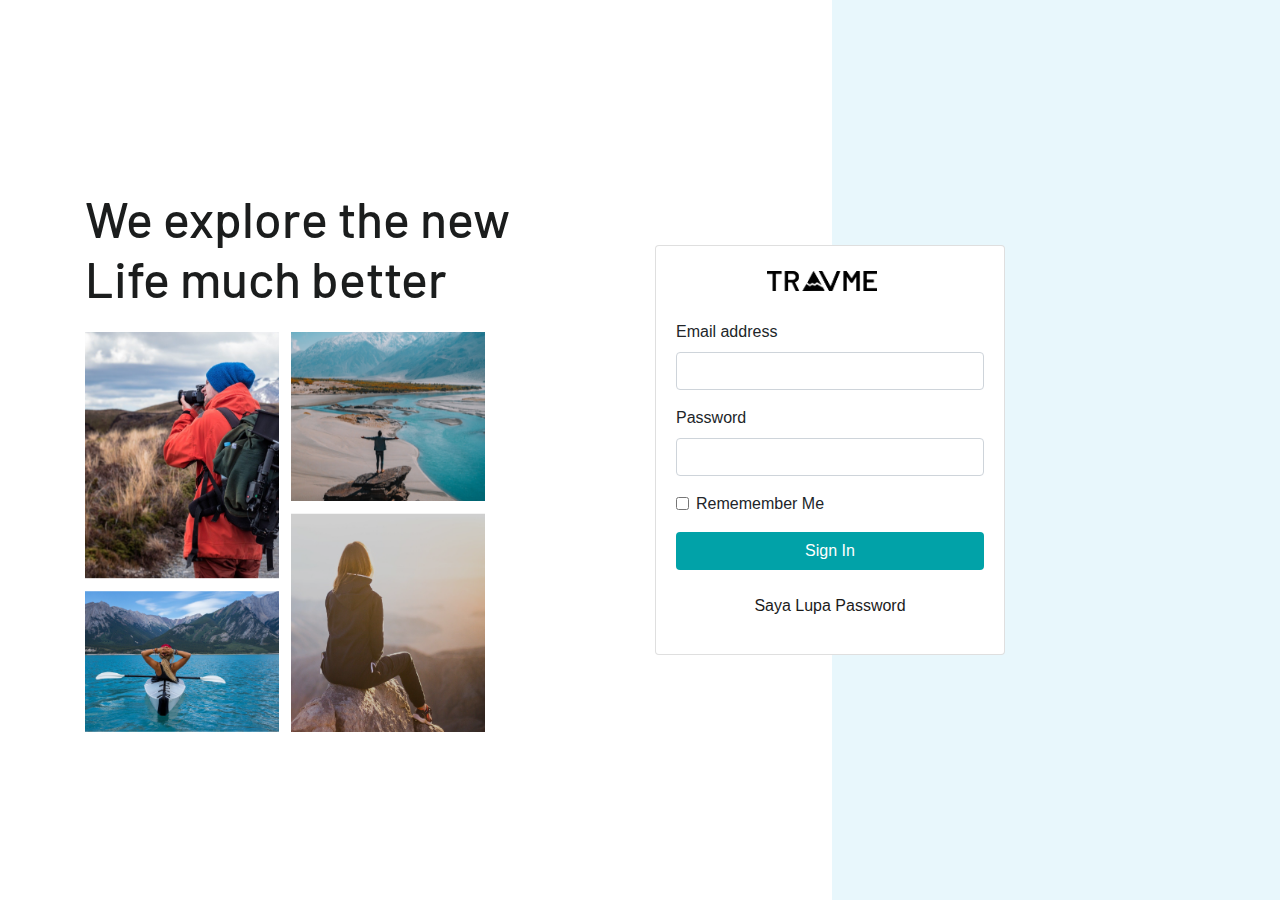
==== login.html @ fc7cea50 "Membuat website travel" ====
<!DOCTYPE html>
<html lang="en">

<head>
  <meta charset="UTF-8">
  <meta name="viewport" content="width=device-width, initial-scale=1.0">
  <meta http-equiv="X-UA-Compatible" content="ie=edge">
  <title>Travme</title>
  <link rel="stylesheet" href="frontend/libraries/bootstrap/css/bootstrap.css">
  <link rel="stylesheet" href="frontend/libraries/xzoom/xzoom.css">
  <link rel="stylesheet" href="frontend/libraries/gijgo/css/gijgo.min.css">
  <link href="https://fonts.googleapis.com/css?family=Assistant:200,300,400,600,700,800|Barlow:200,300,400,500,600,700,800&display=swap" rel="stylesheet">
  <link rel="stylesheet" href="frontend/styles/main.css">

</head>

<body>
  <!-- MAIN -->
    <main class="login-container">
      <div class="container">
        <div class="row page-login d-flex align-items-center">
          <div class="section-left col-12 col-md-6">
            <h1 class="mb-4">
              We explore the new
              <br>
              Life much better
            </h1>
            <img src="frontend/images/img-sign-in.png" alt="img login" class="d-none d-sm-flex">
          </div>
          <div class="section-right col-12 col-md-4">
            <div class="card">
              <div class="card-body">
                <div class="text-center">
                  <a href="index.html" class="navbar-brand">
                    <img src="frontend/images/logo-travme.png" alt="logo travme" class="mb-4">
                  </a>
                </div>
                <form>
                  <div class="form-group">
                    <label for="exampleInputEmail1">Email address</label>
                    <input type="email" class="form-control" id="exampleInputEmail1" aria-describedby="emailHelp">
                  </div>
                  <div class="form-group">
                    <label for="exampleInputPassword1">Password</label>
                    <input type="password" class="form-control" id="exampleInputPassword1">
                  </div>
                  <div class="form-group form-check">
                    <input type="checkbox" class="form-check-input">
                    <label for="exampleCheck1" class="form-check-label">Rememember Me</label>
                  </div>
                  <button type="submit" class="btn btn-login btn-block">
                    Sign In
                  </button>
                  <p class="text-center mt-4">
                    <a href="#">Saya Lupa Password</a>
                  </p>
                </form>                  
              </div>
            </div>
          </div>
        </div>
      </div>
    </main>
  <!-- MAIN -->

  <script src="frontend/libraries/jquery/jquery-3.4.1.min.js"></script>
  <script src="frontend/libraries/bootstrap/js/bootstrap.js"></script>
  <script src="frontend/libraries/retina/retina.min.js"></script>

</body>

</html>
---- frontend/libraries/xzoom/xzoom.css ----
/* Compatibility styles for frameworks like bootstrap, foundation e.t.c */
.xzoom-source img, .xzoom-preview img, .xzoom-lens img {
  display: block;
  max-width: none;
  max-height: none;
  -webkit-transition: none;
  -moz-transition: none;
  -o-transition: none;
  transition: none;
}
/* --------------- */

/* xZoom Styles below */
.xzoom-container { 
  display: inline-block;
}

.xzoom-thumbs {
  text-align: center;
  margin-bottom: 10px;
}

.xzoom { 
  -webkit-box-shadow: 0px 0px 5px 0px rgba(0,0,0,0.5);
  -moz-box-shadow: 0px 0px 5px 0px rgba(0,0,0,0.5);
  box-shadow: 0px 0px 5px 0px rgba(0,0,0,0.5);  
}
.xzoom2, .xzoom3, .xzoom4, .xzoom5 {
  -webkit-box-shadow: 0px 0px 5px 0px rgba(0,0,0,0.5);
  -moz-box-shadow: 0px 0px 5px 0px rgba(0,0,0,0.5);
  box-shadow: 0px 0px 5px 0px rgba(0,0,0,0.5);
}

/* Thumbs */
.xzoom-gallery, .xzoom-gallery2, .xzoom-gallery3, .xzoom-gallery4, .xzoom-gallery5 {
  border: 1px solid #cecece;
  margin-left: 5px;
  margin-bottom: 10px;
}

.xzoom-source, .xzoom-hidden {
  display: block;
  position: static;
  float: none;
  clear: both;
}

/* Everything out of border is hidden */
.xzoom-hidden {
  overflow: hidden;
}

/* Preview */
.xzoom-preview {
  border: 1px solid #888;
  background: #2f4f4f;
  box-shadow: -0px -0px 10px rgba(0,0,0,0.50);
}

/* Lens */
.xzoom-lens {
  border: 1px solid #555;
  box-shadow: -0px -0px 10px rgba(0,0,0,0.50);
  cursor: crosshair;
}

/* Loading */
.xzoom-loading {
  background-position: center center;
  background-repeat: no-repeat;
  border-radius: 100%;
  opacity: .7;
  background: url(../images/xloading.gif);
  width: 48px;
  height: 48px;
}

/* Additional class that applied to thumb when it is active */
.xactive {
  -webkit-box-shadow: 0px 0px 3px 0px rgba(74,169,210,1);
  -moz-box-shadow: 0px 0px 3px 0px rgba(74,169,210,1);
  box-shadow: 0px 0px 3px 0px rgba(74,169,210,1); 
  border: 1px solid #4aaad2;
}

/* Caption */
.xzoom-caption {
  position: absolute;
  bottom: -43px;
  left: 0;
  background: #000;
  width: 100%;
  text-align: left;
}

.xzoom-caption span {
  color: #fff;
  font-family: Arial, sans-serif;
  display: block;
  font-size: 0.75em;
  font-weight: bold;
  padding: 10px;
}
---- frontend/libraries/gijgo/css/gijgo.min.css ----
.gj-button-md,.gj-text-align-center{text-align:center}.gj-button-md,.gj-modal{overflow:hidden;outline:0}.gj-button-md,.gj-button-md-group{position:relative;vertical-align:middle}.gj-button,.gj-button-md,.gj-cursor-pointer{cursor:pointer}.gj-button{background-color:#f5f5f5;border:1px solid #ddd;color:#000;border-radius:3px;padding:6px 10px}.gj-unselectable{-webkit-touch-callout:none;-webkit-user-select:none;-khtml-user-select:none;-moz-user-select:none;-ms-user-select:none;user-select:none}.gj-row{display:-webkit-box;display:-ms-flexbox;display:flex;-ms-flex-wrap:wrap;flex-wrap:wrap}.gj-margin-left-5{margin-left:5px}.gj-margin-left-10{margin-left:10px}.gj-width-full{width:100%}.gj-font-size-16{font-size:16px}.gj-hidden{display:none}.gj-button-md{background:0 0;border:none;border-radius:2px;color:rgba(0,0,0,.87);height:36px;margin:0;min-width:64px;padding:0 16px;display:inline-block;font-family:Roboto,Helvetica,Arial,sans-serif;font-size:1rem;font-weight:500;text-transform:uppercase;letter-spacing:0;will-change:box-shadow;transition:box-shadow .2s cubic-bezier(.4,0,1,1),background-color .2s cubic-bezier(.4,0,.2,1),color .2s cubic-bezier(.4,0,.2,1);text-decoration:none;line-height:36px;-webkit-user-select:none;-moz-user-select:none;-ms-user-select:none;user-select:none}.gj-button-md:hover{background-color:rgba(158,158,158,.2)}.gj-button-md:disabled{color:rgba(0,0,0,.26);background:0 0}.gj-button-md .gj-icon,.gj-button-md .material-icons{vertical-align:middle}.gj-button-md.gj-button-md-icon{width:24px;height:31px;min-width:24px;padding:0;display:table}ul.gj-list-bootstrap li [data-role=image],ul.gj-list-md li [data-role=checkbox],ul.gj-list-md li [data-role=image]{height:24px;width:24px}.gj-button-md.gj-button-md-icon .gj-icon,.gj-button-md.gj-button-md-icon .material-icons{display:table-cell;margin-right:0;width:24px;height:24px}.gj-button-md.active{background-color:rgba(158,158,158,.4)}.gj-button-md-group{display:inline-block}.gj-textbox-md{border:none;border-bottom:1px solid rgba(0,0,0,.42);display:block;font-family:Helvetica,Arial,sans-serif;font-size:16px;line-height:16px;padding:4px 0;margin:0;width:100%;background:0 0;text-align:left;color:rgba(0,0,0,.87)}.gj-textbox-md:active,.gj-textbox-md:focus{border-bottom:2px solid rgba(0,0,0,.42);outline:0}.gj-textbox-md::placeholder{color:#8e8e8e}.gj-textbox-md:-ms-input-placeholder{color:#8e8e8e}.gj-textbox-md::-ms-input-placeholder{color:#8e8e8e}.gj-md-spacer-24{min-width:24px;width:24px;display:inline-block}.gj-md-spacer-32{min-width:32px;width:32px;display:inline-block}.gj-modal{position:fixed;top:0;right:0;bottom:0;left:0;z-index:1203;display:none;-webkit-overflow-scrolling:touch;background-color:rgba(0,0,0,.54118);transition:.2s ease opacity;will-change:opacity}ul.gj-list li [data-role=wrapper]{display:table;width:100%}ul.gj-list li [data-role=checkbox],ul.gj-list li [data-role=image]{display:table-cell;vertical-align:middle;text-align:center}ul.gj-list li [data-role=display]{display:table-cell;vertical-align:middle;cursor:pointer}ul.gj-list li [data-role=display]:empty:before{content:"\200b"}ul.gj-list-bootstrap{padding-left:0;margin-bottom:0}ul.gj-list-bootstrap li{padding:0}ul.gj-list-bootstrap li [data-role=wrapper]{padding:0 10px}ul.gj-list-bootstrap li [data-role=checkbox]{width:24px;padding:3px}ul.gj-list-bootstrap li [data-role=display]{padding:8px 0 8px 4px}.list-group-item.active ul li,.list-group-item.active:focus ul li,.list-group-item.active:hover ul li{text-shadow:none;color:initial}ul.gj-list-md{padding:0;list-style:none;line-height:24px;letter-spacing:0;color:#616161}.gj-picker-md,ul.gj-list-md li{font-family:Roboto,Helvetica,Arial,sans-serif;font-size:16px;font-weight:400;letter-spacing:.04em;line-height:1}ul.gj-list-md li{display:list-item;list-style-type:none;padding:0;min-height:unset;box-sizing:border-box;align-items:center;cursor:default;overflow:hidden;-webkit-flex-direction:row;-ms-flex-direction:row;flex-direction:row;-webkit-flex-wrap:nowrap;-ms-flex-wrap:nowrap;flex-wrap:nowrap}ul.gj-list-md li [data-role=display]{padding:8px 0 8px 5px;order:0;flex-grow:2;text-decoration:none;box-sizing:border-box;align-items:center;text-align:left;color:rgba(0,0,0,.87)}ul.gj-list-md li.disabled>[data-role=wrapper]>[data-role=display]{color:#9E9E9E}.gj-list-md-active{background:#e0e0e0;color:#3f51b5}.gj-picker{position:absolute;z-index:1203;background-color:#fff}.gj-picker .selected{color:#fff}.gj-picker-md{color:rgba(0,0,0,.87);border:1px solid #E0E0E0}.gj-modal .gj-picker-md{border:0}.gj-picker-md [role=header]{color:rgba(255,255,255,.54);display:flex;background:#2196f3;align-items:baseline;user-select:none;justify-content:center}.gj-picker-md [role=footer]{float:right;padding:10px}.gj-picker-md [role=footer] button.gj-button-md{color:#2196f3;font-weight:700;font-size:13px}.gj-picker-bootstrap{border:1px solid #E0E0E0}.gj-picker-bootstrap .selected{color:#888}.gj-picker-bootstrap [role=header]{background:#eee;color:#AAA}@font-face{font-family:gijgo-material;src:url(../fonts/gijgo-material.eot?235541);src:url(../fonts/gijgo-material.eot?235541#iefix) format('embedded-opentype'),url(../fonts/gijgo-material.ttf?235541) format('truetype'),url(../fonts/gijgo-material.woff?235541) format('woff'),url(../fonts/gijgo-material.svg?235541#gijgo-material) format('svg');font-weight:400;font-style:normal}.gj-icon{font-family:gijgo-material!important;font-size:24px;speak:none;font-style:normal;font-weight:400;font-variant:normal;text-transform:none;line-height:1;letter-spacing:0;-webkit-font-feature-settings:"liga";-moz-font-feature-settings:"liga=1";-moz-font-feature-settings:"liga";-ms-font-feature-settings:"liga" 1;font-feature-settings:"liga";-webkit-font-variant-ligatures:discretionary-ligatures;font-variant-ligatures:discretionary-ligatures;-webkit-font-smoothing:antialiased;-moz-osx-font-smoothing:grayscale}.gj-icon.undo:before{content:"\e900"}.gj-icon.vertical-align-top:before{content:"\e901"}.gj-icon.vertical-align-center:before{content:"\e902"}.gj-icon.vertical-align-bottom:before{content:"\e903"}.gj-icon.arrow-dropup:before{content:"\e904"}.gj-icon.clock:before{content:"\e905"}.gj-icon.refresh:before{content:"\e906"}.gj-icon.last-page:before{content:"\e907"}.gj-icon.first-page:before{content:"\e908"}.gj-icon.cancel:before{content:"\e909"}.gj-icon.clear:before{content:"\e90a"}.gj-icon.check-circle:before{content:"\e90b"}.gj-icon.delete:before{content:"\e90c"}.gj-icon.arrow-upward:before{content:"\e90d"}.gj-icon.arrow-forward:before{content:"\e90e"}.gj-icon.arrow-downward:before{content:"\e90f"}.gj-icon.arrow-back:before{content:"\e910"}.gj-icon.list-numbered:before{content:"\e911"}.gj-icon.list-bulleted:before{content:"\e912"}.gj-icon.indent-increase:before{content:"\e913"}.gj-icon.indent-decrease:before{content:"\e914"}.gj-icon.redo:before{content:"\e915"}.gj-icon.align-right:before{content:"\e916"}.gj-icon.align-left:before{content:"\e917"}.gj-icon.align-justify:before{content:"\e918"}.gj-icon.align-center:before{content:"\e919"}.gj-icon.strikethrough:before{content:"\e91a"}.gj-icon.italic:before{content:"\e91b"}.gj-icon.underlined:before{content:"\e91c"}.gj-icon.bold:before{content:"\e91d"}.gj-icon.arrow-dropdown:before{content:"\e91e"}.gj-icon.done:before{content:"\e91f"}.gj-icon.pencil:before{content:"\e920"}.gj-icon.minus:before{content:"\e921"}.gj-icon.plus:before{content:"\e922"}.gj-icon.chevron-up:before{content:"\e923"}.gj-icon.chevron-right:before{content:"\e924"}.gj-icon.chevron-down:before{content:"\e925"}.gj-icon.chevron-left:before{content:"\e926"}.gj-icon.event:before{content:"\e927"}.gj-draggable{cursor:move}.gj-resizable-handle{position:absolute;font-size:.1px;display:block;-ms-touch-action:none;touch-action:none;z-index:1203}.gj-dialog-bootstrap [data-role=title],.gj-dialog-bootstrap4 [data-role=title]{display:inline}.gj-dialog-bootstrap,.gj-dialog-bootstrap4,.gj-dialog-md{z-index:1202;overflow:hidden}.gj-resizable-n{cursor:n-resize;height:7px;width:100%;top:-5px;left:0}.gj-resizable-e{cursor:e-resize;width:7px;right:-5px;top:0;height:100%}.gj-resizable-s{cursor:s-resize;height:7px;width:100%;bottom:-5px;left:0}.gj-resizable-w{cursor:w-resize;width:7px;left:-5px;top:0;height:100%}.gj-resizable-se{cursor:se-resize;width:12px;height:12px;right:1px;bottom:1px}.gj-resizable-sw{cursor:sw-resize;width:9px;height:9px;left:-5px;bottom:-5px}.gj-resizable-nw{cursor:nw-resize;width:9px;height:9px;left:-5px;top:-5px}.gj-resizable-ne{cursor:ne-resize;width:9px;height:9px;right:-5px;top:-5px}.gj-dialog-footer{position:absolute;bottom:0;width:100%;margin-top:0}.gj-dialog-scrollable [data-role=body]{overflow-x:hidden;overflow-y:scroll}.gj-dialog-bootstrap [data-role=close]{line-height:1.42857143}.gj-dialog-bootstrap4 [data-role=close]{line-height:1.5}.gj-dialog-md{background-color:#FFF;border:none;box-shadow:0 11px 15px -7px rgba(0,0,0,.2),0 24px 38px 3px rgba(0,0,0,.14),0 9px 46px 8px rgba(0,0,0,.12);box-sizing:border-box;position:relative;display:-webkit-box;display:-webkit-flex;display:-ms-flexbox;display:flex;-webkit-box-orient:vertical;-webkit-box-direction:normal;-webkit-flex-direction:column;-ms-flex-direction:column;flex-direction:column;-webkit-background-clip:padding-box;background-clip:padding-box;outline:0}.gj-dialog-md-header{padding:24px 24px 0;font-family:Roboto,Helvetica,Arial,sans-serif}.gj-dialog-md-title{margin:0;font-weight:400;display:inline;line-height:28px;font-size:20px}.gj-dialog-md-close{-webkit-appearance:none;padding:0;cursor:pointer;background:0 0;border:0;float:right;line-height:28px;font-size:28px}.gj-dialog-md-body{padding:20px 24px 24px;color:rgba(0,0,0,.54);font-family:Helvetica,Arial,sans-serif;font-size:14px;font-weight:400;line-height:20px}.gj-dialog-md-footer{padding:8px 8px 8px 24px;display:-webkit-flex;display:-ms-flexbox;display:flex;-webkit-flex-direction:row-reverse;-ms-flex-direction:row-reverse;flex-direction:row-reverse;-webkit-flex-wrap:wrap;-ms-flex-wrap:wrap;flex-wrap:wrap;box-sizing:border-box}.gj-dialog-md-footer>:first-child{margin-right:0}.gj-dialog-md-footer>*{margin-right:8px;height:36px}DIV.gj-grid-wrapper{margin:auto;position:relative;clear:both;z-index:1}TABLE.gj-grid{margin:auto;border-collapse:collapse;width:100%;table-layout:fixed}TABLE.gj-grid THEAD TH [data-role=selectAll]{margin:auto}table.gj-grid-bootstrap thead th [data-role=sorticon],table.gj-grid-md thead th [data-role=sorticon]{margin-left:5px}TABLE.gj-grid THEAD TH [data-role=title],TABLE.gj-grid THEAD TH [data-role=sorticon]{display:inline-block}TABLE.gj-grid THEAD TH{overflow:hidden;text-overflow:ellipsis}TABLE.gj-grid.autogrow-header-row THEAD TH{overflow:auto;text-overflow:initial;white-space:pre-wrap;-ms-word-break:break-word;word-break:break-word}TABLE.gj-grid>tbody>tr>td{overflow:hidden;position:relative}table.gj-grid tbody div[data-role=display]{vertical-align:middle;text-indent:0;white-space:pre-wrap;-ms-word-break:break-word;word-break:break-word}table.gj-grid.fixed-body-rows tbody div[data-role=display]{overflow:hidden;text-overflow:ellipsis;white-space:nowrap;-ms-word-break:initial;word-break:initial}table.gj-grid tfoot DIV[data-role=display]{vertical-align:middle;text-indent:0;display:flex}TABLE.gj-grid .fa{padding:2px}TABLE.gj-grid>tbody>tr>td>div{padding:2px;overflow:hidden}DIV.gj-grid-wrapper DIV.gj-grid-loading-cover{background:#BBB;opacity:.5;position:absolute;vertical-align:middle}DIV.gj-grid-wrapper DIV.gj-grid-loading-text{position:absolute;font-weight:700}table.gj-grid-bootstrap thead th{background-color:#f5f5f5;vertical-align:middle}table.gj-grid-bootstrap thead th [data-role=sorticon] i.gj-icon,table.gj-grid-bootstrap thead th [data-role=sorticon] i.material-icons{position:absolute;font-size:20px;top:15px}table.gj-grid-bootstrap tbody tr td div[data-role=display]{padding:0}.gj-grid-bootstrap-4 .gj-checkbox-bootstrap{display:inline-block;padding-top:2px}.gj-grid-bootstrap-4 tbody tr.active{background-color:rgba(0,0,0,.075)}.gj-grid-md{position:relative;border:1px solid #e0e0e0;border-collapse:collapse;white-space:nowrap;font-size:13px;font-family:Roboto,Helvetica,Arial,sans-serif;background-color:#fff}.gj-grid-md td:first-of-type,.gj-grid-md th:first-of-type{padding-left:24px}.gj-grid-md td,.gj-grid-md th{padding:12px 18px;position:relative;box-sizing:border-box}.gj-grid-md th{vertical-align:bottom;font-weight:700;line-height:31px;letter-spacing:0;height:56px;font-size:12px;color:rgba(0,0,0,.54);text-align:right}.gj-grid-md td{height:48px;border-top:1px solid #e0e0e0;border-bottom:1px solid #e0e0e0;text-align:left;color:rgba(0,0,0,.87)}.gj-grid-bootstrap tbody tr.gj-grid-top-border td,.gj-grid-md tbody tr.gj-grid-top-border td{border-top:2px solid #777}.gj-grid-bootstrap tbody tr.gj-grid-bottom-border td,.gj-grid-md tbody tr.gj-grid-bottom-border td{border-bottom:2px solid #777}.gj-grid-md tbody tr{position:relative;height:48px;transition-duration:.28s;transition-timing-function:cubic-bezier(.4,0,.2,1);transition-property:background-color}.gj-grid-md tbody tr:hover{background-color:#EEE}.gj-grid-md tbody tr.gj-grid-md-select{background-color:#F5F5F5}table.gj-grid-md thead th [data-role=sorticon] i.gj-icon,table.gj-grid-md thead th [data-role=sorticon] i.material-icons{position:absolute;font-size:16px;top:19px}table.gj-grid-md thead th.gj-grid-select-all{padding-bottom:3px}@media only all{td.display-1120,td.display-320,td.display-480,td.display-640,td.display-800,td.display-960,th.display-1120,th.display-320,th.display-480,th.display-640,th.display-800,th.display-960{display:none}}@media screen and (min-width:20em){TABLE.gj-grid-bootstrap td.display-320,TABLE.gj-grid-bootstrap th.display-320{display:table-cell}}@media screen and (min-width:30em){TABLE.gj-grid-bootstrap td.display-480,TABLE.gj-grid-bootstrap th.display-480{display:table-cell}}@media screen and (min-width:40em){TABLE.gj-grid-bootstrap td.display-640,TABLE.gj-grid-bootstrap th.display-640{display:table-cell}}@media screen and (min-width:50em){TABLE.gj-grid-bootstrap td.display-800,TABLE.gj-grid-bootstrap th.display-800{display:table-cell}}@media screen and (min-width:60em){TABLE.gj-grid-bootstrap td.display-960,TABLE.gj-grid-bootstrap th.display-960{display:table-cell}}@media screen and (min-width:70em){TABLE.gj-grid-bootstrap td.display-1120,TABLE.gj-grid-bootstrap th.display-1120{display:table-cell}}.gj-grid-md tfoot tr th{padding-right:14px}.gj-grid-md tfoot tr[data-role=pager] .gj-grid-mdl-pager-label{padding-left:5px;padding-right:5px}.gj-grid-md tfoot tr[data-role=pager] .gj-dropdown-md{margin-left:12px}.gj-grid-md tfoot tr[data-role=pager] .gj-dropdown-md [role=presenter]{font-size:12px;font-weight:700;color:rgba(0,0,0,.54)}.gj-grid-md tfoot tr[data-role=pager] .gj-dropdown-md [role=presenter] [role=display]{text-align:right}.gj-grid-md tfoot tr[data-role=pager] .gj-grid-md-limit-select{margin-left:10px;font-size:12px;font-weight:700;color:rgba(0,0,0,.54)}.gj-grid-bootstrap tfoot tr[data-role=pager] th{line-height:30px;background-color:#f5f5f5}.gj-grid-bootstrap tfoot tr[data-role=pager] th>div>button,.gj-grid-bootstrap tfoot tr[data-role=pager] th>div>div{margin-right:5px}.gj-grid-bootstrap-4 tfoot tr[data-role=pager] th>div button{height:34px}.gj-grid-bootstrap-4 tfoot tr[data-role=pager] th div .gj-dropdown-bootstrap-4 .gj-dropdown-expander-mi .gj-icon{top:5px}.gj-grid-bootstrap-3 tfoot tr[data-role=pager] th>div>input{margin-right:5px;width:40px;text-align:right;display:inline-block;font-weight:700}.gj-grid-bootstrap-4 tfoot tr[data-role=pager] th>div>div.input-group{width:40px}.gj-grid-bootstrap-4 tfoot tr[data-role=pager] th>div>div.input-group input{text-align:right;font-weight:700;height:34px;padding-top:2px;padding-bottom:6px}.gj-grid-bootstrap tfoot tr[data-role=pager] th>div>select{display:inline-block;margin-right:5px;width:60px}.gj-grid-bootstrap tfoot tr[data-role=pager] th .gj-dropdown-bootstrap .gj-list-bootstrap [data-role=display]{line-height:14px}.gj-grid-bootstrap tfoot tr[data-role=pager] th .gj-dropdown-bootstrap [role=presenter] [role=display]{font-weight:700}.gj-grid-bootstrap tfoot tr[data-role=pager] th .gj-dropdown-bootstrap-3 [role=presenter]{padding:2px 8px}.gj-grid-bootstrap tfoot tr[data-role=pager] th .gj-dropdown-bootstrap-4 [role=presenter]{padding:1px 8px}.gj-grid thead tr th div.gj-grid-column-resizer-wrapper{position:relative;width:100%;height:0;top:0;left:0;padding:0}span.gj-grid-column-resizer{position:absolute;right:0;width:10px;top:-100px;height:300px;z-index:1203;cursor:e-resize}.gj-grid-resize-cursor{cursor:e-resize}.gj-grid-md tbody tr td.gj-grid-left-border,.gj-grid-md thead tr th.gj-grid-left-border{border-left:3px solid #777}.gj-grid-md tbody tr td.gj-grid-right-border,.gj-grid-md thead tr th.gj-grid-right-border{border-right:3px solid #777}.gj-grid-bootstrap tbody tr td.gj-grid-left-border,.gj-grid-bootstrap thead tr th.gj-grid-left-border{border-left:5px solid #ddd}.gj-grid-bootstrap tbody tr td.gj-grid-right-border,.gj-grid-bootstrap thead tr th.gj-grid-right-border{border-right:5px solid #ddd}.gj-dirty{position:absolute;top:0;left:0;border-style:solid;border-width:3px;border-color:red transparent transparent red;padding:0;overflow:hidden;vertical-align:top}.gj-grid-md tbody tr td.gj-grid-management-column{padding:3px}.gj-grid-md tbody tr td[data-mode=edit]{padding:0 18px}.gj-grid-bootstrap tbody tr td[data-mode=edit],.gj-grid-bootstrap tbody tr td[data-mode=edit] [data-role=edit],.gj-grid-md tbody .gj-dropdown-md [role=presenter] [role=display]{padding:0}.gj-grid-bootstrap-3 tbody tr td.gj-grid-management-column{padding:3px}.gj-grid-bootstrap-3 tbody tr td[data-mode=edit]{height:38px}.gj-grid-bootstrap-3 tbody tr td[data-mode=edit] [data-role=edit] input[type=text]{height:37px;padding:8px}.gj-grid-bootstrap-3 tbody tr td[data-mode=edit] .gj-dropdown-bootstrap [role=presenter]{border:0;border-radius:0;height:37px;padding-left:8px}.gj-grid-bootstrap-3 tbody tr td[data-mode=edit] .gj-datepicker-bootstrap{height:37px}.gj-grid-bootstrap-3 tbody tr td[data-mode=edit] .gj-datepicker-bootstrap [role=input]{height:37px;border:0;border-radius:0}.gj-grid-bootstrap-3 tbody tr td[data-mode=edit] .gj-datepicker-bootstrap [role=right-icon]{border:0;border-radius:0}.gj-grid-bootstrap-3 tbody tr td[data-mode=edit] .gj-checkbox-bootstrap{display:inline-block;padding-top:10px;height:32px}.gj-grid-bootstrap-4 tbody tr td.gj-grid-management-column{padding:6px}.gj-grid-bootstrap-4 tbody tr td[data-mode=edit] [data-role=edit] input[type=text]{height:48px;padding-left:12px}.gj-grid-bootstrap-4 tbody tr td[data-mode=edit] .gj-dropdown-bootstrap [role=presenter]{border:0;border-radius:0;height:48px;padding-left:12px;font-family:-apple-system,system-ui,BlinkMacSystemFont,"Segoe UI",Roboto,"Helvetica Neue",Arial,sans-serif}.gj-grid-bootstrap-4 tbody tr td[data-mode=edit] .gj-dropdown-bootstrap-4 [role=expander].gj-dropdown-expander-mi .gj-icon,.gj-grid-bootstrap-4 tbody tr td[data-mode=edit] .gj-dropdown-bootstrap-4 [role=expander].gj-dropdown-expander-mi .material-icons{top:13px}.gj-grid-bootstrap-4 tbody tr td[data-mode=edit] .gj-datepicker-bootstrap{height:48px}.gj-grid-bootstrap-4 tbody tr td[data-mode=edit] .gj-datepicker-bootstrap [role=input]{height:48px;border:0;border-radius:0}.gj-grid-bootstrap-4 tbody tr td[data-mode=edit] .gj-datepicker-bootstrap [role=right-icon]{background-color:#fff}.gj-grid-bootstrap-4 tbody tr td[data-mode=edit] .gj-datepicker-bootstrap [role=right-icon] button{border:0;border-radius:0;width:43px;position:relative}.gj-grid-bootstrap-4 tbody tr td[data-mode=edit] .gj-datepicker-bootstrap [role=right-icon] .gj-icon,.gj-grid-bootstrap-4 tbody tr td[data-mode=edit] .gj-datepicker-bootstrap [role=right-icon] .material-icons{top:13px;left:10px;font-size:24px}.gj-grid-bootstrap-4 tbody tr td[data-mode=edit] .gj-checkbox-bootstrap{display:inline-block;padding-top:15px;height:42px}.gj-grid-md thead tr[data-role=filter] th{border-top:1px solid #e0e0e0}div.gj-grid-wrapper div.gj-grid-bootstrap-toolbar{background-color:#f5f5f5;padding:8px;font-weight:700;border:1px solid #ddd}div.gj-grid-wrapper div.gj-grid-bootstrap-4-toolbar{background-color:#f5f5f5;padding:12px;font-weight:700;border:1px solid #ddd}div.gj-grid-wrapper div.gj-grid-md-toolbar{font-weight:700;font-size:24px;font-family:Helvetica,Arial,sans-serif;background-color:#fff;border-top:1px solid #e0e0e0;border-left:1px solid #e0e0e0;border-right:1px solid #e0e0e0;border-bottom:0;border-collapse:collapse;padding:0 18px;line-height:56px}.gj-checkbox-bootstrap,.gj-checkbox-md{min-width:0;font-weight:400;text-align:center;position:relative}table.gj-grid-scrollable tbody{overflow-y:auto;overflow-x:hidden;display:block}table.gj-grid-md.gj-grid-scrollable{border-bottom:0}table.gj-grid-md.gj-grid-scrollable tbody{border-right:1px solid #e0e0e0;border-bottom:1px solid #e0e0e0}table.gj-grid-md.gj-grid-scrollable tfoot{border-bottom:1px solid #e0e0e0}table.gj-grid-bootstrap.gj-grid-scrollable{border-bottom:0}table.gj-grid-bootstrap.gj-grid-scrollable tbody{border-right:1px solid #ddd;border-bottom:1px solid #ddd}table.gj-grid-bootstrap.gj-grid-scrollable tbody tr[data-role=row]:first-child td{border-top:0}table.gj-grid-bootstrap.gj-grid-scrollable tbody tr[data-role=row] td:first-child{border-left:0}table.gj-grid-bootstrap.gj-grid-scrollable tbody tr[data-role=row] td:last-child{border-right:0}table.gj-grid-bootstrap.gj-grid-scrollable tfoot{border-bottom:1px solid #ddd}ul.gj-list li [data-role=spacer]{display:table-cell}ul.gj-list li [data-role=expander]{display:table-cell;vertical-align:middle;text-align:center;cursor:pointer}[data-type=tree] ul li [data-role=expander].gj-tree-font-awesome-expander,[data-type=tree] ul li [data-role=expander].gj-tree-glyphicons-expander,[data-type=tree] ul li [data-role=expander].gj-tree-material-icons-expander{width:24px}[data-type=tree] ul li [data-role=expander].gj-tree-glyphicons-expander .glyphicon{top:4px;height:24px}.gj-tree-bootstrap-3 ul.gj-list-bootstrap li{border:0;border-radius:0;color:#333}.gj-tree-bootstrap-3 ul.gj-list-bootstrap li.active{color:#fff}.gj-tree-bootstrap-3 ul.gj-list-bootstrap li.disabled{color:#777;background-color:#eee}.gj-tree-bootstrap-4 ul.gj-list-bootstrap li{border:0;border-radius:0;color:#212529}.gj-tree-bootstrap-4 ul.gj-list-bootstrap li.active{color:#fff}.gj-tree-bootstrap-4 ul.gj-list-bootstrap li.disabled{color:#868e96}.gj-tree-bootstrap-4 ul.gj-list-bootstrap li ul.gj-list-bootstrap{width:100%}.gj-tree-bootstrap-border ul.gj-list-bootstrap li{border:1px solid #ddd}.gj-tree-bootstrap-border ul.gj-list-bootstrap li ul.gj-list-bootstrap li{border-left:0;border-right:0}.gj-tree-bootstrap-border ul.gj-list-bootstrap li:first-child{border-top-left-radius:4px;border-top-right-radius:4px}.gj-tree-bootstrap-border ul.gj-list-bootstrap li:last-child{border-bottom-left-radius:4px;border-bottom-right-radius:4px}.gj-tree-bootstrap-border ul.gj-list-bootstrap li ul.gj-list-bootstrap li:first-child{border-top-left-radius:0;border-top-right-radius:0}.gj-tree-bootstrap-border ul.gj-list-bootstrap li ul.gj-list-bootstrap li:last-child{border-bottom:0;border-bottom-left-radius:0;border-bottom-right-radius:0}ul.gj-list-bootstrap li [data-role=expander].gj-tree-material-icons-expander{padding-top:8px;padding-bottom:4px}.gj-tree-drag-el,.gj-tree-drag-el li{padding:0;margin:0}ul.gj-list-bootstrap li [data-role=expander].gj-tree-material-icons-expander .gj-icon{width:24px;height:24px}ul.gj-list-md li.disabled>[data-role=wrapper]>[data-role=expander]{color:#9E9E9E}.gj-tree-md-border ul.gj-list-md li{border:1px solid #616161;margin-bottom:-1px}.gj-tree-md-border ul.gj-list-md li ul.gj-list-md li{border-left:0;border-right:0}.gj-tree-md-border ul.gj-list-md li ul.gj-list-md li:last-child{border-bottom:0}.gj-tree-drop-above{border-top:1px solid #000}.gj-tree-bootstrap-3 ul.gj-list-bootstrap li [data-role=wrapper].drop-above,.gj-tree-bootstrap-4 ul.gj-list-bootstrap li [data-role=wrapper].drop-above{border-top:2px solid #000}.gj-tree-drop-below{border-bottom:1px solid #000}.gj-tree-bootstrap-3 ul.gj-list-bootstrap li [data-role=wrapper].drop-below,.gj-tree-bootstrap-4 ul.gj-list-bootstrap li [data-role=wrapper].drop-below{border-bottom:2px solid #000}.gj-tree-drag-el{z-index:1203}.gj-tree-drag-el [data-role=wrapper]{cursor:move;display:table}.gj-tree-drag-el [data-role=indicator]{width:14px;padding:0 3px;display:table-cell;vertical-align:middle;text-align:center}.gj-tree-bootstrap-drag-el li.list-group-item{border:0;background:unset}.gj-tree-bootstrap-drag-el [data-role=indicator],.gj-tree-md-drag-el [data-role=indicator]{width:24px;height:24px;padding:0}.gj-checkbox-bootstrap{font-size:0;margin:0;width:18px;height:18px;display:inline}.gj-checkbox-bootstrap input[type=checkbox]{display:none;margin-bottom:-12px}.gj-checkbox-bootstrap span{background:#fff;display:block;content:" ";width:18px;height:18px;line-height:11px;font-size:11px;padding:2px;color:#555;border:1px solid #CCC;border-radius:3px;transition:box-shadow .2s linear,border-color .2s linear;cursor:pointer;margin:auto}.gj-checkbox-bootstrap input[type=checkbox]:focus+span:before{outline:0;box-shadow:0 0 0 0 #66afe9,0 0 6px rgba(102,175,233,.6);border-color:#66afe9}.gj-datepicker-bootstrap :active,.gj-datepicker-bootstrap :focus,.gj-timepicker-bootstrap :active,.gj-timepicker-bootstrap :focus{box-shadow:none}.gj-checkbox-bootstrap input[type=checkbox][disabled]+span{opacity:.6;cursor:not-allowed}.gj-checkbox-bootstrap.gj-checkbox-bootstrap-4 span{line-height:16px;padding:0}.gj-checkbox-bootstrap-4.gj-checkbox-material-icons input[type=checkbox]:checked+span:after,.gj-checkbox-bootstrap-4.gj-checkbox-material-icons input[type=checkbox]:indeterminate+span:after{font-size:16px}.gj-checkbox-md{font-size:0;margin:0;width:16px;height:16px}.gj-checkbox-md input[type=checkbox]{display:none;margin-bottom:-12px}.gj-checkbox-md span{display:inline-block;box-sizing:border-box;width:16px;height:16px;margin:0;cursor:pointer;overflow:hidden;border:2px solid #616161;border-radius:2px;z-index:2}.gj-checkbox-md input[type=checkbox]:checked+span{border:2px solid #536DFE}.gj-checkbox-md input[type=checkbox]:checked+span:after{color:#FFF;background-color:#536DFE;position:absolute;left:1px;top:-15px}.gj-checkbox-md input[type=checkbox]:indeterminate+span{border:2px solid #616161}.gj-checkbox-md input[type=checkbox]:indeterminate+span:after{color:#616161;position:absolute;left:1px;top:-15px}.gj-checkbox-md input[type=checkbox][disabled]+span{border:2px solid #9E9E9E}.gj-editor-md,.gj-editor-md [role=body]{border:1px solid rgba(158,158,158,.2)}.gj-checkbox-md input[type=checkbox][disabled]+span:after{background-color:#9E9E9E}.gj-checkbox-md input[type=checkbox][disabled]:indeterminate+span:after{color:#FFF}.gj-checkbox-material-icons input[type=checkbox]:checked+span:after{content:"\e91f";font-size:14px;font-weight:700;white-space:pre}.gj-checkbox-material-icons input[type=checkbox]:indeterminate+span:after{content:"\e921";font-size:14px;font-weight:700;white-space:pre}.gj-checkbox-glyphicons input[type=checkbox]:checked+span:after{display:inline-block;font-family:'Glyphicons Halflings';content:"\e013 "}.gj-checkbox-glyphicons input[type=checkbox]:indeterminate+span:after{display:inline-block;font-family:'Glyphicons Halflings';content:"\2212 ";padding-right:1px}.gj-checkbox-fontawesome .fa{font-size:14px}.gj-checkbox-bootstrap.gj-checkbox-fontawesome .fa{line-height:18px}.gj-checkbox-fontawesome input[type=checkbox]:checked+span:before{content:"\f00c "}.gj-checkbox-fontawesome input[type=checkbox]:indeterminate+span:before{content:"\f068 "}.gj-editor [role=body]{overflow:auto;outline:transparent solid 0;box-sizing:border-box}.gj-editor-md{padding:7px;font-family:Roboto,Helvetica,Arial,sans-serif;font-size:14px;font-weight:500;letter-spacing:0}.gj-editor-md [role=toolbar]{margin-bottom:7px}.gj-editor-md [role=toolbar] .gj-button-md{min-width:54px;margin-right:5px}.gj-editor-md [role=toolbar] .gj-button-md .gj-icon{width:24px;height:24px}.gj-editor-bootstrap,.gj-editor-bootstrap [role=body]{border:1px solid #eceeef}.gj-editor-md p{margin:0;padding:0}.gj-editor-md blockquote{font-size:14px}.gj-editor-bootstrap{padding:7px}.gj-editor-bootstrap [role=toolbar]{margin-bottom:7px}.gj-editor-bootstrap [role=toolbar] .btn-group{margin-right:10px}.gj-editor-bootstrap [role=toolbar] button{height:36px}.gj-editor-bootstrap p{margin:0;padding:0}.gj-editor-bootstrap blockquote{font-size:14px}.gj-datepicker-md,.gj-dropdown-md [role=presenter]{font-family:Roboto,Helvetica,Arial,sans-serif;font-size:16px;font-weight:400;letter-spacing:.04em}.gj-dropdown{position:relative;border-collapse:separate}.gj-dropdown [role=presenter]{display:table;cursor:pointer;outline:0;position:relative}.gj-dropdown [role=presenter] [role=display]{display:table-cell;text-align:left;width:100%}.gj-dropdown [role=presenter] [role=expander]{display:table-cell;vertical-align:middle;text-align:center;width:24px;height:24px}.gj-dropdown-md [role=presenter]{line-height:1;color:rgba(0,0,0,.87);padding:0;border:0;border-bottom:1px solid rgba(0,0,0,.42);background:0 0}.gj-dropdown-md [role=presenter]:active,.gj-dropdown-md [role=presenter]:focus{border-bottom:2px solid rgba(0,0,0,.42)}.gj-dropdown-md [role=presenter] [role=display]{padding:4px 0;line-height:18px}.gj-dropdown-md [role=presenter] [role=display] .placeholder{color:#8e8e8e}.gj-dropdown-list-md{position:absolute;top:0;left:0;background-color:#f5f5f5;color:#000;margin:0;z-index:1203}.gj-dropdown-list-md li.active,.gj-dropdown-list-md li:hover{background-color:#eee}.gj-dropdown-bootstrap [role=presenter] [role=display]{padding-right:5px}.gj-dropdown-bootstrap [role=presenter] [role=expander]{padding-left:5px}.gj-dropdown-bootstrap [role=presenter] [role=expander].gj-dropdown-expander-mi{width:24px}.gj-dropdown-bootstrap-3 [role=presenter] [role=display]{line-height:20px}.gj-dropdown-bootstrap-3 [role=presenter] [role=display] .placeholder{color:#9999b3}.gj-dropdown-bootstrap-3 [role=presenter] [role=expander]{width:20px;height:20px}.gj-dropdown-bootstrap-3 [role=presenter] [role=expander].gj-dropdown-expander-mi .gj-icon,.gj-dropdown-bootstrap-3 [role=presenter] [role=expander].gj-dropdown-expander-mi .material-icons{top:5px;right:10px;position:absolute}.gj-dropdown-bootstrap-4 [role=presenter]{border:1px solid #ced4da}.gj-dropdown-bootstrap-4 [role=presenter] [role=display]{line-height:24px}.gj-dropdown-bootstrap-4 [role=presenter] [role=expander].gj-dropdown-expander-mi .gj-icon,.gj-dropdown-bootstrap-4 [role=presenter] [role=expander].gj-dropdown-expander-mi .material-icons{top:7px;right:10px;position:absolute}.gj-dropdown-list-bootstrap{position:absolute;top:32px;left:0;margin:0;z-index:1203}.gj-datepicker [role=input]::-ms-clear{display:none}.gj-datepicker [role=right-icon]{cursor:pointer}.gj-picker div[role=navigator]{display:-webkit-box;display:-ms-flexbox;display:flex;-ms-flex-wrap:wrap;flex-wrap:wrap}.gj-picker div[role=navigator] div{cursor:pointer;position:relative;flex-basis:0;-webkit-box-flex:1;-ms-flex-positive:1;flex-grow:1;max-width:100%}.gj-datepicker-md{line-height:1;color:rgba(0,0,0,.87);position:relative}.gj-datepicker-md [role=right-icon]{position:absolute;right:0;top:0;font-size:24px}.gj-datepicker-md.small .gj-textbox-md{font-size:14px}.gj-datepicker-md.small .gj-icon{font-size:22px}.gj-datepicker-md.large .gj-textbox-md{font-size:18px}.gj-datepicker-md.large .gj-icon{font-size:28px}.gj-picker-md.datepicker [role=header]{padding:20px;display:block}.gj-picker-md.datepicker [role=header] [role=year]{font-size:17px;padding-bottom:5px;cursor:pointer}.gj-picker-md.datepicker [role=header] [role=date]{font-size:36px;cursor:pointer}.gj-picker-md div[role=navigator]{height:42px;line-height:42px}.gj-picker div[role=navigator] div[role=period]{width:100%;text-align:center;font-weight:700;font-size:15px}.gj-picker-md div[role=navigator] div:first-child,.gj-picker-md div[role=navigator] div:last-child{max-width:42px}.gj-picker-md div[role=navigator] div i.gj-icon,.gj-picker-md div[role=navigator] div i.material-icons{position:absolute;top:8px}.gj-picker-md div[role=navigator] div:first-child i.gj-icon,.gj-picker-md div[role=navigator] div:first-child i.material-icons{left:10px}.gj-picker-md div[role=navigator] div:last-child i.gj-icon,.gj-picker-md div[role=navigator] div:last-child i.material-icons{right:11px}.gj-picker-md table thead{color:#9E9E9E}.gj-picker-md table tr td div,.gj-picker-md table tr th div{display:block;width:40px;height:40px;line-height:40px;font-size:13px;text-align:center;vertical-align:middle}[type=year].gj-picker-md table tr td div,[type=decade].gj-picker-md table tr td div,[type=century].gj-picker-md table tr td div{width:73px;height:73px;line-height:73px;cursor:pointer}.gj-picker-md table tr td.gj-cursor-pointer div:hover{background:#EEE;border-radius:50%;color:rgba(0,0,0,.87)}.gj-picker-md table tr td.disabled div,.gj-picker-md table tr td.other-month div{color:#BDBDBD}.gj-picker-md table tr td.focused div{background:#E0E0E0;border-radius:50%}.gj-picker-md table tr td.today div{color:#1976D2}.gj-picker-md table tr td.selected.gj-cursor-pointer div{color:#FFF;background:#1976D2;border-radius:50%}.gj-picker-md table tr td.calendar-week div{font-weight:700}.gj-picker-bootstrap{border:1px solid rgba(0,0,0,.15);border-radius:4px;padding:4px}.gj-modal .gj-picker-bootstrap{padding:0}.gj-picker-bootstrap.datepicker [role=header]{padding:10px 20px;display:block}.gj-picker-bootstrap.datepicker [role=header] [role=year]{font-size:15px;cursor:pointer}.gj-picker-bootstrap [role=header] [role=date]{font-size:24px;cursor:pointer}.gj-modal .gj-picker-bootstrap.datepicker [role=body]{padding:15px}.gj-picker-bootstrap div[role=navigator]{height:30px;line-height:30px;text-align:center}.gj-picker-bootstrap div[role=navigator] div:first-child,.gj-picker-bootstrap div[role=navigator] div:last-child{max-width:30px}.gj-picker-bootstrap table tr td div,.gj-picker-bootstrap table tr th div{display:block;width:30px;height:30px;line-height:30px;text-align:center;vertical-align:middle}[type=year].gj-picker-bootstrap table tr td div,[type=decade].gj-picker-bootstrap table tr td div,[type=century].gj-picker-bootstrap table tr td div{width:53px;height:53px;line-height:53px;cursor:pointer}.gj-picker-bootstrap table tr th div i,.gj-picker-bootstrap table tr th div span{line-height:30px}.gj-picker-bootstrap div[role=navigator] .gj-icon,.gj-picker-bootstrap div[role=navigator] .material-icons{margin:3px}.gj-picker-bootstrap table tr td.focused div,.gj-picker-bootstrap table tr td.gj-cursor-pointer div:hover{background:#EEE;border-radius:4px;color:#212529}.gj-picker-bootstrap table tr td.today div{color:#204d74;font-weight:700}.gj-picker-bootstrap table tr td.selected.gj-cursor-pointer div{color:#fff;background-color:#204d74;border-color:#122b40;border-radius:4px}.gj-picker-bootstrap table tr td.disabled div,.gj-picker-bootstrap table tr td.other-month div{color:#777}.gj-datepicker-bootstrap span[role=right-icon].input-group-addon{border-left:0;position:relative;border-radius:0 4px 4px 0}.gj-datepicker-bootstrap span[role=right-icon].input-group-addon .gj-icon,.gj-datepicker-bootstrap span[role=right-icon].input-group-addon .material-icons{position:absolute;top:7px;left:7px}.gj-datepicker-bootstrap [role=right-icon] button{width:38px;position:relative;border:1px solid #ced4da}.gj-datepicker-bootstrap [role=right-icon] button:hover{color:#6c757d;background-color:transparent}.gj-datepicker-bootstrap.input-group-sm [role=right-icon] button{width:30px}.gj-datepicker-bootstrap.input-group-lg [role=right-icon] button{width:48px}.gj-datepicker-bootstrap [role=right-icon] button .gj-icon,.gj-datepicker-bootstrap [role=right-icon] button .material-icons{position:absolute;font-size:21px;top:9px;left:9px}.gj-datepicker-bootstrap.input-group-sm [role=right-icon] button .gj-icon,.gj-datepicker-bootstrap.input-group-sm [role=right-icon] button .material-icons{top:6px;left:6px;font-size:19px}.gj-datepicker-bootstrap.input-group-lg [role=right-icon] button .gj-icon,.gj-datepicker-bootstrap.input-group-lg [role=right-icon] button .material-icons{font-size:27px;top:10px;left:10px}.gj-timepicker [role=input]::-ms-clear{display:none}.gj-timepicker [role=right-icon]{cursor:pointer}.gj-picker.timepicker [role=header]{font-size:58px;padding:20px 0;line-height:58px;display:flex;align-items:baseline;user-select:none;justify-content:center}.gj-picker.timepicker [role=header] div{cursor:pointer;width:66px;text-align:right}.gj-picker [role=header] [role=mode]{position:relative;width:0}.gj-picker [role=header] [role=mode] span{position:absolute;left:7px;line-height:18px;font-size:18px}.gj-picker [role=header] [role=mode] span[role=am]{top:7px}.gj-picker [role=header] [role=mode] span[role=pm]{bottom:7px}.gj-picker [role=body] [role=dial]{width:256px;color:rgba(0,0,0,.87);height:256px;position:relative;background:#eee;border-radius:50%;margin:10px}.gj-picker-md .arrow-begin,.gj-picker-md [role=body] [role=arrow]{background-color:#2196f3}.gj-picker [role=body] [role=hour]{top:calc(50% - 16px);left:calc(50% - 16px);width:32px;height:32px;cursor:pointer;position:absolute;font-size:14px;text-align:center;line-height:32px;user-select:none;pointer-events:none}.gj-colorpicker-md,.gj-timepicker-md{font-family:Roboto,Helvetica,Arial,sans-serif;font-weight:400;letter-spacing:.04em;line-height:1}.gj-picker [role=body] [role=hour].selected{color:rgba(255,255,255,1)}.gj-picker [role=body] [role=arrow]{top:calc(50% - 1px);left:50%;height:2px;position:absolute;pointer-events:none;transform-origin:left center;transition:all 250ms cubic-bezier(.4,0,.2,1);width:calc(50% - 52px)}.gj-picker .arrow-begin{top:-3px;left:-4px;width:8px;height:8px;position:absolute;border-radius:50%}.gj-picker .arrow-end{top:-15px;right:-16px;width:0;height:0;position:absolute;box-sizing:content-box;border-width:16px;border-radius:50%}.gj-timepicker-md{font-size:16px;color:rgba(0,0,0,.87);position:relative}.gj-timepicker-md.small .gj-textbox-md{font-size:14px}.gj-timepicker-md.small .gj-icon{font-size:22px}.gj-timepicker-md.large .gj-textbox-md{font-size:18px}.gj-timepicker-md.large .gj-icon{font-size:28px}.gj-timepicker-md [role=right-icon]{cursor:pointer;position:absolute;right:0;top:0;font-size:24px}.gj-picker-md .arrow-end{border:16px solid #2196f3}.gj-picker-bootstrap .arrow-begin,.gj-picker-bootstrap [role=body] [role=arrow]{background-color:#888}.gj-picker-bootstrap .arrow-end{border:16px solid #888}.gj-timepicker-bootstrap .input-group-addon{border-left:0;position:relative;width:38px;border-radius:0 4px 4px 0}.gj-timepicker-bootstrap.input-group-sm .input-group-addon{width:30px}.gj-timepicker-bootstrap.input-group-lg .input-group-addon{width:46px}.gj-timepicker-bootstrap .input-group-addon .gj-icon,.gj-timepicker-bootstrap .input-group-addon .material-icons{position:absolute;font-size:21px;top:6px;left:8px}.gj-timepicker-bootstrap.input-group-sm .input-group-addon .gj-icon,.gj-timepicker-bootstrap.input-group-sm .input-group-addon .material-icons{font-size:19px;top:5px;left:5px}.gj-timepicker-bootstrap.input-group-lg .input-group-addon .gj-icon,.gj-timepicker-bootstrap.input-group-lg .input-group-addon .material-icons{font-size:27px;top:10px;left:10px}.gj-timepicker-bootstrap [role=right-icon] button{width:38px;position:relative;border:1px solid #ced4da}.gj-timepicker-bootstrap.input-group-sm [role=right-icon] button{width:30px}.gj-timepicker-bootstrap.input-group-lg [role=right-icon] button{width:48px}.gj-timepicker-bootstrap [role=right-icon] button .gj-icon,.gj-timepicker-bootstrap [role=right-icon] button .material-icons{position:absolute;font-size:21px;top:9px;left:9px}.gj-timepicker-bootstrap.input-group-sm [role=right-icon] button .gj-icon,.gj-timepicker-bootstrap.input-group-sm [role=right-icon] button .material-icons{top:6px;left:6px;font-size:19px}.gj-timepicker-bootstrap.input-group-lg [role=right-icon] button .gj-icon,.gj-timepicker-bootstrap.input-group-lg [role=right-icon] button .material-icons{font-size:27px;top:10px;left:10px}.gj-picker.datetimepicker [role=header] [role=date]{padding-bottom:5px;text-align:center;cursor:pointer}.gj-picker [role=switch]{align-items:baseline;user-select:none;position:relative}.gj-picker [role=switch] [role=calendarMode]{position:absolute;bottom:2px;left:0;cursor:pointer}.gj-picker [role=switch] [role=time]{width:100%;text-align:center}.gj-picker [role=switch] [role=time] div{display:inline;cursor:pointer}.gj-picker [role=switch] [role=clockMode]{position:absolute;right:0;bottom:3px;cursor:pointer}.gj-picker-md.datetimepicker [role=header]{font-size:36px;padding:10px 20px;display:block}.gj-picker-md [role=switch]{color:rgba(255,255,255,.54);background:#2196f3;font-size:32px}.gj-picker-bootstrap.datetimepicker [role=header]{font-size:36px;padding:10px 20px;display:block}.gj-picker-bootstrap.datetimepicker [role=header] [role=time]{font-size:22px}.gj-slider{position:relative;padding:8px 6px}.gj-slider [role=track]{width:100%}.gj-slider [role=progress]{position:absolute;z-index:1203}.gj-slider [role=handle]{position:absolute}.gj-slider-md [role=track]{display:-webkit-box;display:-ms-flexbox;display:flex;-webkit-box-orient:vertical;-webkit-box-direction:normal;-ms-flex-direction:column;flex-direction:column;-webkit-box-pack:center;-ms-flex-pack:center;justify-content:center;color:#fff;text-align:center;background-color:#e9ecef;height:2px;background-color:rgba(0,0,0,.26)}.gj-slider-md [role=progress]{display:-webkit-box;display:-ms-flexbox;display:flex;-webkit-box-orient:vertical;-webkit-box-direction:normal;-ms-flex-direction:column;flex-direction:column;-webkit-box-pack:center;-ms-flex-pack:center;justify-content:center;color:#fff;text-align:center;height:2px;background-color:#536DFE;top:8px;left:6px}.gj-slider-md [role=handle]{top:3px;left:0;width:12px;height:12px;background-color:#536DFE;filter:progid:DXImageTransform.Microsoft.gradient(startColorstr='#ff337ab7', endColorstr='#ff2e6da4', GradientType=0);filter:none;-webkit-box-shadow:inset 0 1px 0 rgba(255,255,255,.2),0 1px 2px rgba(0,0,0,.05);box-shadow:inset 0 1px 0 rgba(255,255,255,.2),0 1px 2px rgba(0,0,0,.05);border:0 solid transparent;border-radius:50%;cursor:pointer;z-index:1204}.gj-slider-bootstrap [role=track]{border-radius:4px;height:10px}.gj-slider-bootstrap [role=progress]{height:10px;border-radius:4px;top:8px;left:6px;transition:none}.gj-slider-bootstrap [role=handle]{top:2px;left:0;width:20px;height:20px;filter:progid:DXImageTransform.Microsoft.gradient(startColorstr='#ff337ab7', endColorstr='#ff2e6da4', GradientType=0);filter:none;-webkit-box-shadow:inset 0 1px 0 rgba(255,255,255,.2),0 1px 2px rgba(0,0,0,.05);box-shadow:inset 0 1px 0 rgba(255,255,255,.2),0 1px 2px rgba(0,0,0,.05);border:0 solid transparent;border-radius:50%;cursor:pointer;z-index:1204}.gj-slider-bootstrap-3 [role=handle]{background-color:#337ab7;background-image:-webkit-linear-gradient(top,#337ab7 0,#2e6da4 100%);background-image:-o-linear-gradient(top,#337ab7 0,#2e6da4 100%);background-image:linear-gradient(to bottom,#337ab7 0,#2e6da4 100%);background-repeat:repeat-x}.gj-slider-bootstrap-4 [role=handle]{background-color:#007bff;background-image:-webkit-linear-gradient(top,#007bff 0,#2e6da4 100%);background-image:-o-linear-gradient(top,#007bff 0,#2e6da4 100%);background-image:linear-gradient(to bottom,#007bff 0,#2e6da4 100%);background-repeat:repeat-x}.gj-colorpicker [role=right-icon]{cursor:pointer}.gj-colorpicker-md{font-size:16px;color:rgba(0,0,0,.87);position:relative}.gj-colorpicker-md [role=right-icon]{position:absolute;right:0;top:0;font-size:24px}
---- frontend/styles/main.css ----
body {
  background-color: #ffffff;
}

.navbar-toggler {
  border: 0px !important;
  font-size: 1rem;
}

.custom-toggler .navbar-toggler-icon {
  background-image: url("data:image/svg+xml;charset=utf8,%3Csvg viewBox='0 0 32 32' xmlns='http://www.w3.org/2000/svg'%3E%3Cpath stroke='rgba(0, 0, 0, 1)' stroke-width='2' stroke-linecap='round' stroke-miterlimit='10' d='M4 8h24M4 16h24M4 24h24'/%3E%3C/svg%3E");
}

.navbar-brand img {
  max-height: 16px;
}

.navbar-light .navbar-nav .nav-link {
  font-family: 'Assistant', sans-serif;
  color: #000000;
  font-weight: 300;
}

.navbar-light .navbar-nav .nav-link.active {
  font-weight: bold;
  color: #000000 !important;
}

.btn-login-desktop {
  background-color: #1B1D1D;
  color: #ffffff;
  border-radius: 0;
  margin-top: -10px !important;
  margin-bottom: -8px !important;
  margin-right: -16px !important;
  height: 50px;
}

.btn-login-desktop:hover {
  background-color: #2D2F2F;
  color: #ffffff;
}

.btn-login-mobile {
  background-color: #1B1D1D;
  color: #ffffff;
}

.btn-login-mobile:hover {
  background-color: #2D2F2F;
  color: #ffffff;
}

header {
  padding: 255px 0px 223px;
  background-image: url("../images/header.jpg");
  background-size: cover;
  background-position: center;
  margin-top: -70px;
  height: 650px;
}

header h1 {
  font-family: 'Barlow', sans-serif;
  color: #ffffff;
  font-size: 24px;
  font-weight: 600;
}

header .btn-get-started {
  background-color: #01A2A8;
  color: #ffffff;
}

header .btn-get-started:hover {
  background-color: #00B8BF;
  color: #ffffff;
}

.section-panel-statistik {
  margin-top: -49px;
}

.section-panel-statistik .statistik-detail {
  padding-top: 15px;
  background-color: #ffffff;
  padding-left: 20px;
  border: 0;
  margin-right: 0;
}

.section-panel-statistik h2 {
  margin-bottom: 0;
  font-family: 'Assistant', sans-serif;
  font-size: 18px;
  color: #000000;
  font-weight: 600;
}

.section-panel-statistik p {
  font-family: 'Assistant', sans-serif;
  font-size: 13px;
  color: #000000;
  font-weight: lighter;
}

.section-popular {
  min-height: 540px;
  background-color: #1B1D1D;
  margin-top: -50px;
  margin-bottom: -300px;
}

.section-popular .section-popular-heading {
  margin-top: 110px;
}

.section-popular .section-popular-heading h2, .section-popular .section-popular-heading p {
  color: #ffffff;
}

.section-popular .section-popular-heading h2 {
  font-family: 'Barlow', sans-serif;
  font-size: 27px;
  font-weight: bold;
}

.section-popular .section-popular-heading p {
  font-family: 'Assistant', sans-serif;
  font-size: 14px;
  font-weight: normal;
}

.section-popular-content .section-popular-travel .card-travel {
  min-height: 380px;
  background-color: #aaaaaa;
  color: #ffffff;
  padding: 30px;
  background-size: cover;
  background-position: center;
  margin-bottom: 20px;
}

.section-popular-content .section-popular-travel .travel-country {
  font-size: 14px;
  color: #ffffff;
}

.section-popular-content .section-popular-travel .travel-location {
  font-size: 20px;
  color: #ffffff;
}

.section-popular-content .section-popular-travel .travel-button .btn-travel-details {
  background-color: #01A2A8;
  color: #ffffff;
}

.section-popular-content .section-popular-travel .travel-button .btn-travel-details:hover {
  background-color: #00B8BF;
  color: #ffffff;
}

.section-our-network {
  background-color: #ffffff;
  margin-top: -170px;
  padding-top: 240px;
  padding-bottom: 50px;
}

.section-our-network h2 {
  font-family: 'Barlow', sans-serif;
  font-size: 27px;
  font-weight: bold;
}

.section-our-network p {
  font-family: 'Assistant', sans-serif;
  font-size: 14px;
  font-weight: normal;
}

.section-our-network img {
  max-width: 100%;
}

.section-testimonial-heading {
  min-height: 506px;
  background: -webkit-gradient(linear, left top, left bottom, from(rgba(231, 249, 250, 0.31)), to(#f7f9ff));
  background: linear-gradient(rgba(231, 249, 250, 0.31) 0%, #f7f9ff 100%);
  padding-top: 50px;
}

.section-testimonial-heading h2 {
  font-family: 'Barlow', sans-serif;
  font-size: 27px;
  font-weight: bold;
}

.section-testimonial-heading p {
  font-family: 'Assistant', sans-serif;
  font-size: 14px;
  font-weight: normal;
}

.section-testimonial-content {
  margin-top: -300px;
  padding-bottom: 0;
}

.section-testimonial-content .section-testimonial-travel .card-testimonial {
  padding: 40px 20px 10px;
  border-radius: 11px;
  margin-bottom: 20px;
}

.section-testimonial-content .section-testimonial-travel .card-testimonial .testimonial-content {
  min-height: 330px;
}

.section-testimonial-content .section-testimonial-travel .card-testimonial h3 {
  font-family: 'Barlow', sans-serif;
  font-size: 20px;
}

.section-testimonial-content .section-testimonial-travel .card-testimonial .testimonial {
  font-family: 'Assistant', sans-serif;
  font-size: 23px;
  font-weight: 200;
  color: #6e6e6e;
  min-height: 120px;
}

.section-testimonial-content .section-testimonial-travel .card-testimonial hr {
  margin-left: -20px;
  margin-right: -20px;
}

.section-testimonial-content .section-testimonial-travel .card-testimonial .trip-to {
  font-size: 15px;
  font-weight: normal;
  color: #6e6e6e;
}

.section-testimonial-content .btn-need-help {
  border: 1px solid #01A2A8;
  color: #01A2A8;
}

.section-testimonial-content .btn-need-help:hover {
  background-color: #01A2A8;
  color: #ffffff;
}

.section-testimonial-content .btn-get-started {
  background-color: #01A2A8;
  color: #ffffff;
}

.section-testimonial-content .btn-get-started:hover {
  background-color: #00B8BF;
  color: #ffffff;
}

.section-footer a {
  color: #6e6e6e;
}

.section-footer h5 {
  font-size: 18px;
  font-weight: normal;
}

.section-details-header {
  min-height: 310px;
  background-color: #E8F7FC;
  margin-top: -70px;
}

.section-details-content {
  margin-top: -210px;
  min-height: 100vh;
}

.section-details-content .breadcrumb {
  background-color: transparent;
  padding: 10;
  margin-bottom: 30px;
}

.section-details-content .breadcrumb-item {
  color: #1B1D1D;
}

.section-details-content .breadcrumb-item.active {
  font-weight: bold;
  color: #1b1b1b;
}

.section-details-content .card-details {
  padding: 30px;
  border-radius: 0px;
  margin-bottom: 10px;
}

.section-details-content .card-details h1 {
  font-size: 26px;
}

.section-details-content .card-details h2 {
  font-size: 20px;
}

.section-details-content .card-details p {
  font-size: 16px;
  color: #6e6e6e;
  font-weight: 200;
}

.section-details-content .card-details .payment-instruction {
  font-weight: 300;
  font-size: 14px;
  color: #6e6e6e;
}

.section-details-content .card-details .bank .bank-item h3 {
  font-size: 18px;
  color: #1b1b1b;
  margin-bottom: 0;
  font-weight: 300;
}

.section-details-content .card-details .bank .bank-item p {
  margin-bottom: 0;
}

.section-details-content .card-details .bank .bank-item .description {
  margin-left: 10px;
  overflow: hidden;
  float: left;
}

.section-details-content .card-details .bank .bank-item .description p {
  font-weight: normal;
  font-size: 14px;
  color: #1B1D1D;
}

.section-details-content .card-details .bank .bank-image {
  width: 45px;
  height: 45px;
  float: left;
}

.section-details-content .card-details .trip-informations th {
  font-size: 17px;
  font-weight: 300;
  color: #1B1D1D;
}

.section-details-content .card-details .trip-informations td {
  font-size: 16px;
  font-weight: 200;
  color: #6e6e6e;
}

.section-details-content .card-details .trip-informations .text-black {
  color: #1B1D1D;
  font-weight: bold;
}

.section-details-content .card-details .trip-informations .text-hijau {
  color: #01A2A8;
  font-weight: bold;
}

.section-details-content .card-details .note {
  background-color: #F7F9FF;
  padding: 10px;
}

.section-details-content .card-details .note h3 {
  font-size: 14px;
  font-weight: 500;
}

.section-details-content .card-details .note .disclamer {
  font-weight: 300;
  font-size: 14px;
  color: #6e6e6e;
}

.section-details-content .card-details .gj-datepicker .datepicker {
  border-right: 0;
}

.section-details-content .card-details .gj-datepicker .input-group-append .btn {
  padding-right: 30px;
}

.section-details-content .card-details .btn-add-now {
  background-color: #1B1D1D;
  color: #ffffff;
}

.section-details-content .card-details .btn-add-now:hover {
  background-color: #2D2F2F;
  color: #ffffff;
}

.section-details-content .features {
  margin-top: 20px;
}

.section-details-content .features h3 {
  font-size: 18px;
  color: #1B1D1D;
  margin-bottom: 0;
  font-weight: lighter;
}

.section-details-content .features p {
  font-size: 14px;
  margin-bottom: 0;
  font-weight: lighter;
}

.section-details-content .features .description {
  margin-left: 10px;
  margin-bottom: 20px;
  overflow: hidden;
  float: left;
}

.section-details-content .features .features-image {
  width: 45px;
  height: 45px;
  float: left;
}

.section-details-content .gallery .xzoom-container {
  display: block;
}

.section-details-content .gallery .xzoom-container .xzoom {
  width: 100%;
  height: 100%;
  -webkit-box-shadow: none;
          box-shadow: none;
  margin-bottom: 10px;
}

.section-details-content .gallery .xzoom-container .xactive {
  border: 5px solid #01A2A8;
}

.section-details-content .gallery .xzoom-thumbs {
  margin-left: -4px;
}

.section-details-content .gallery .xzoom-thumbs .xzoom-gallery {
  margin-left: 3px;
  width: 40px;
  height: 30px;
}

.section-details-content .members .member-image {
  width: 40px;
  height: 40px;
}

.section-details-content .join-container {
  margin-top: -16px;
}

.section-details-content .btn-join-now {
  background-color: #01A2A8;
  color: #ffffff;
  border-radius: 0;
}

.section-details-content .btn-join-now:hover {
  background-color: #00B8BF;
  color: #ffffff;
}

.section-success {
  height: 90vh;
}

.section-success img {
  margin-bottom: 20px;
  margin-top: -10px;
}

.section-success h1 {
  font-weight: 600;
  font-size: 26px;
  color: #1B1D1D;
}

.section-success p {
  font-weight: 300;
  font-size: 18px;
  color: #2D2F2F;
}

.section-success .btn-home-page {
  border-radius: 4px;
  background-color: #1B1D1D;
  color: #ffffff;
}

.section-success .btn-home-page:hover {
  background-color: #2D2F2F;
  color: #ffffff;
}

.login-container .page-login {
  height: 100vh;
}

.login-container .page-login .section-left h1 {
  font-family: 'Barlow', sans-serif;
  color: #1B1D1D;
  font-size: 25px;
  margin-top: 20px;
  text-align: center;
}

.login-container .page-login .section-left img {
  width: 400px;
  height: 400px;
}

.login-container .page-login .section-right {
  margin-top: -60px;
}

.login-container .page-login .section-right .navbar-brand img {
  max-height: 20px;
}

.login-container .page-login .section-right a {
  color: #1b1b1b;
}

.login-container .page-login .btn-login {
  background-color: #01A2A8;
  color: #ffffff;
}

.login-container .page-login .btn-login:hover {
  background-color: #00B8BF;
  color: #ffffff;
}

@media (min-width: 992px) {
  .navbar {
    height: 49px;
  }
  .navbar-brand img {
    max-height: 18px;
  }
  header {
    padding: 222px 0px 223px;
  }
  header h1 {
    font-family: 'Barlow', sans-serif;
    color: #ffffff;
    font-size: 50px;
    font-weight: 600;
  }
  .section-panel-statistik .statistik-detail {
    padding-left: 60px;
  }
  .section-panel-statistik h2 {
    font-size: 30px;
  }
  .section-panel-statistik p {
    font-size: 18px;
  }
  .section-popular {
    margin-bottom: -230px;
  }
  .section-popular .section-popular-heading {
    margin-top: 150px;
  }
  .section-popular .section-popular-heading h2 {
    font-size: 35px;
  }
  .section-popular .section-popular-heading p {
    font-size: 18px;
  }
  .section-our-network h2 {
    font-size: 35px;
  }
  .section-our-network p {
    font-size: 18px;
  }
  .section-testimonial-heading h2 {
    font-size: 35px;
  }
  .section-testimonial-heading p {
    font-size: 18px;
  }
  .section-details-content .breadcrumb {
    padding: 0;
  }
  .section-details-content .left-line {
    border-left: 1px solid #aaaaaa;
  }
  .section-details-content .features .description {
    margin-bottom: 0;
  }
  .section-details-content .gallery .xzoom-thumbs {
    margin-left: -12px;
  }
  .section-details-content .gallery .xzoom-thumbs .xzoom-gallery {
    margin-left: 9.5px;
    margin-right: -3px;
    width: 128px;
    height: 80px;
  }
  .section-details-content .note {
    margin-right: 14px;
  }
  .login-container {
    background: -webkit-gradient(linear, left top, right top, color-stop(65%, #fff), color-stop(35%, #e8f7fc));
    background: linear-gradient(90deg, #fff 65%, #e8f7fc 35%);
    width: 100vw;
    height: 100vh;
  }
  .login-container .page-login .section-left h1 {
    font-size: 50px;
    text-align: left;
  }
  .login-container .page-login .section-right {
    margin-top: 0;
  }
}
/*# sourceMappingURL=main.css.map */
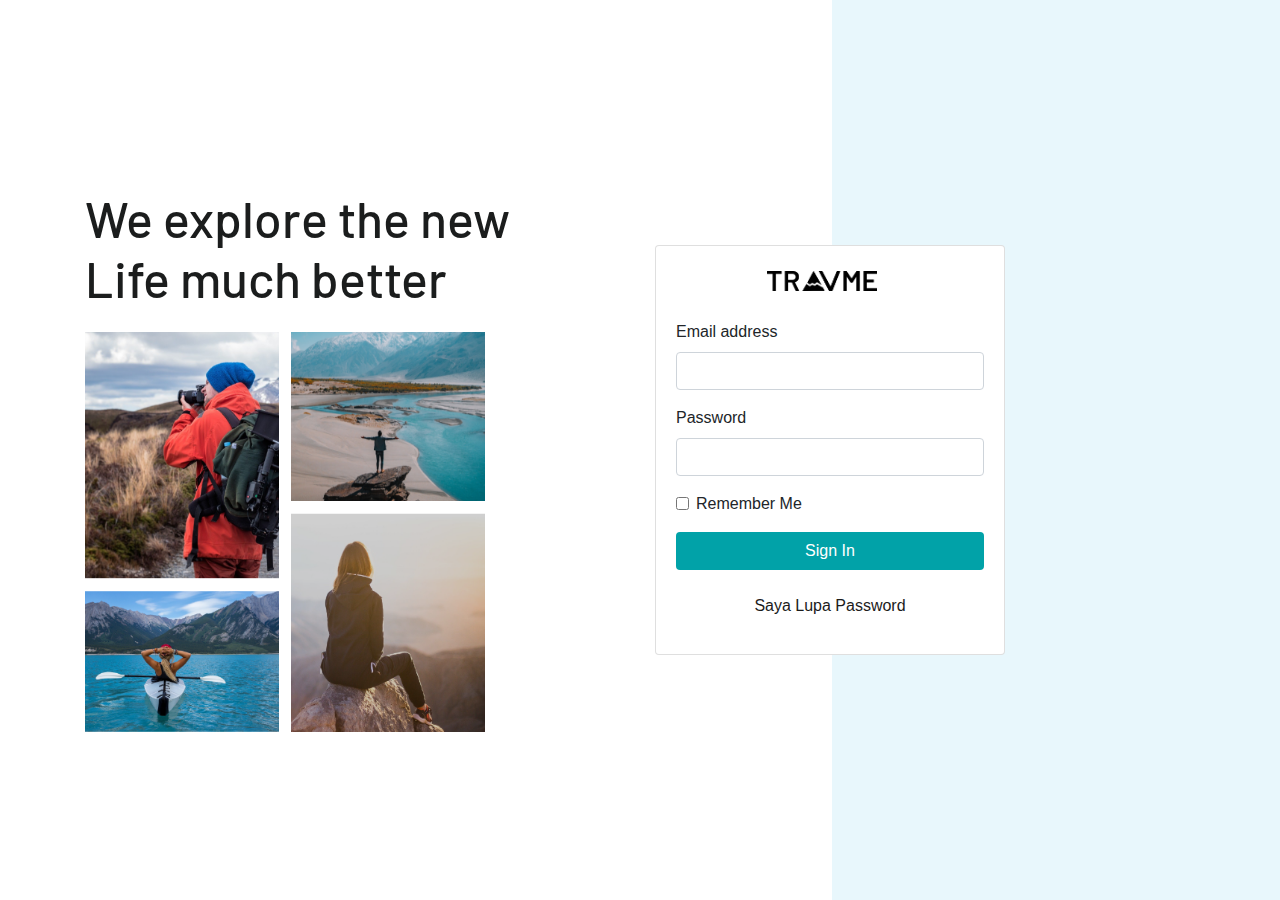
==== commit fa735557: "revisi tag label" ====
--- a/login.html
+++ b/login.html
@@ -46,7 +46,7 @@
                   </div>
                   <div class="form-group form-check">
                     <input type="checkbox" class="form-check-input">
-                    <label for="exampleCheck1" class="form-check-label">Rememember Me</label>
+                    <label for="exampleCheck1" class="form-check-label">Remember Me</label>
                   </div>
                   <button type="submit" class="btn btn-login btn-block">
                     Sign In
